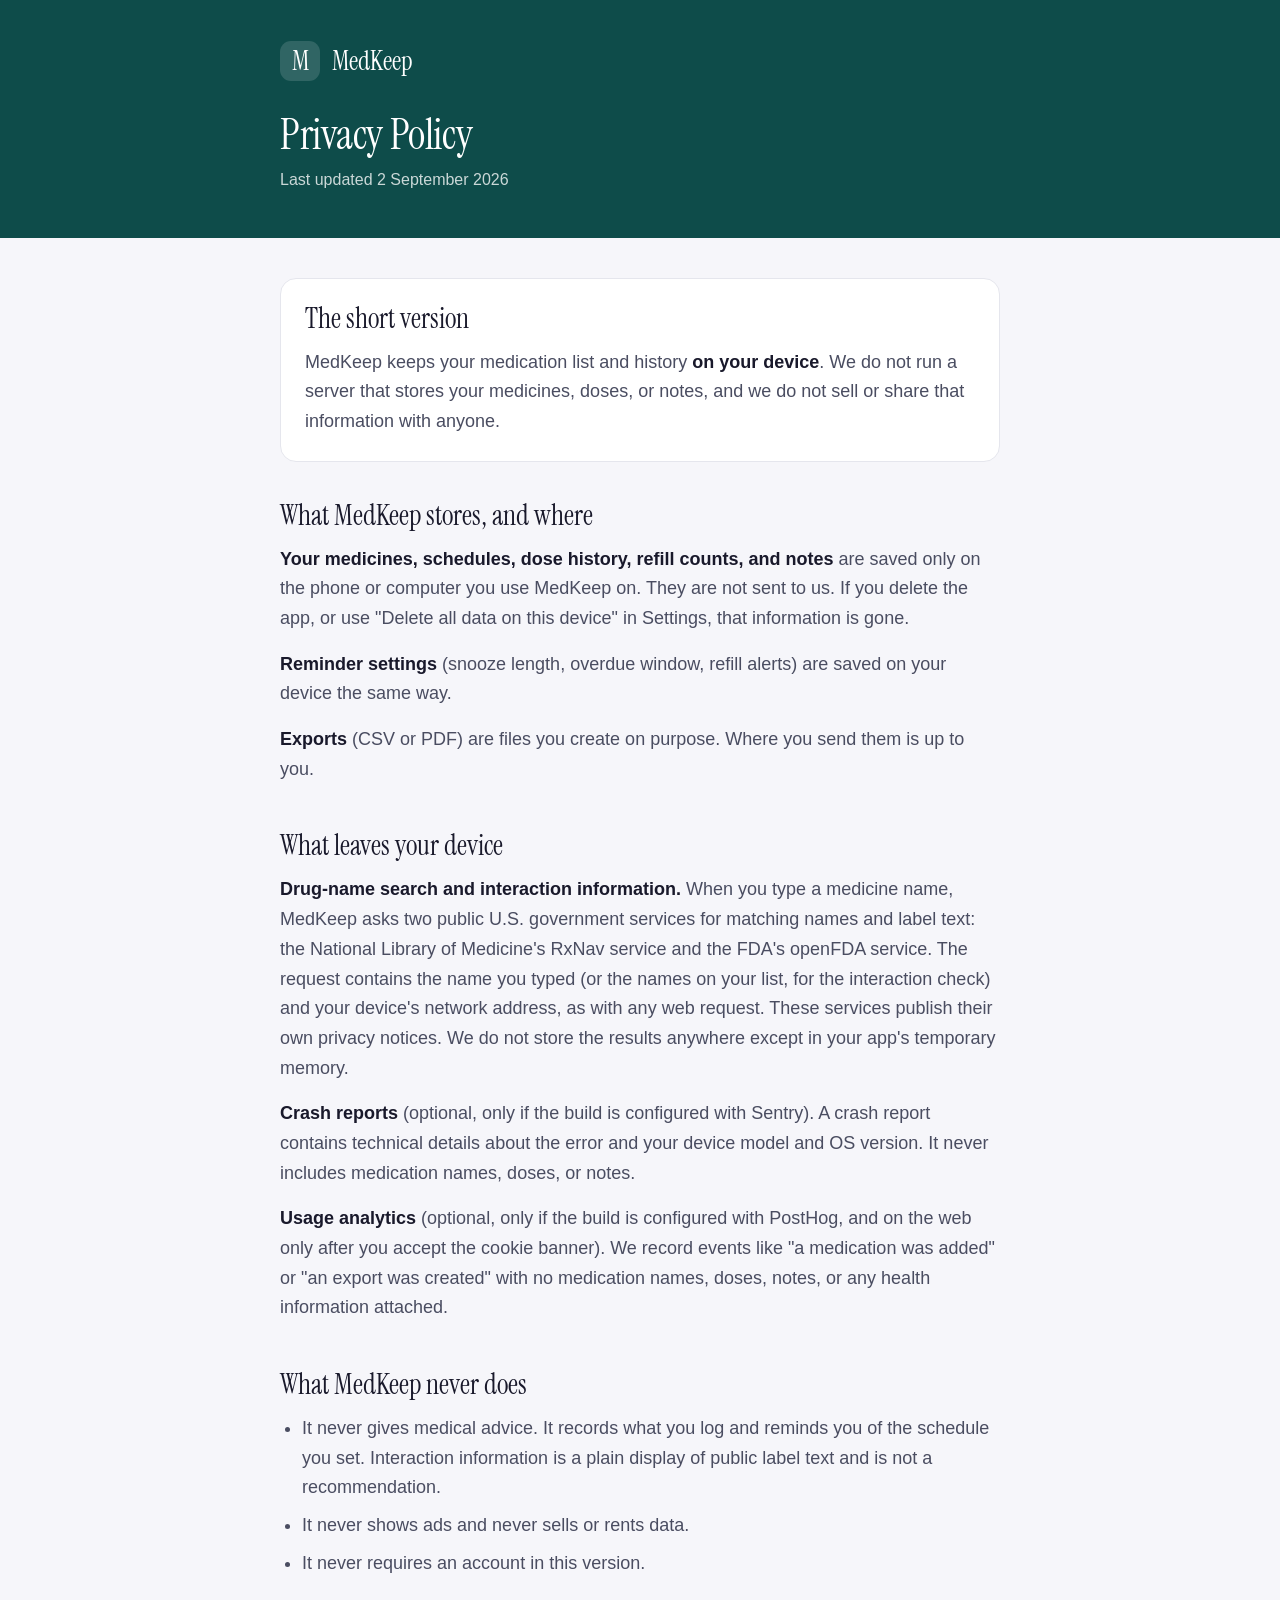
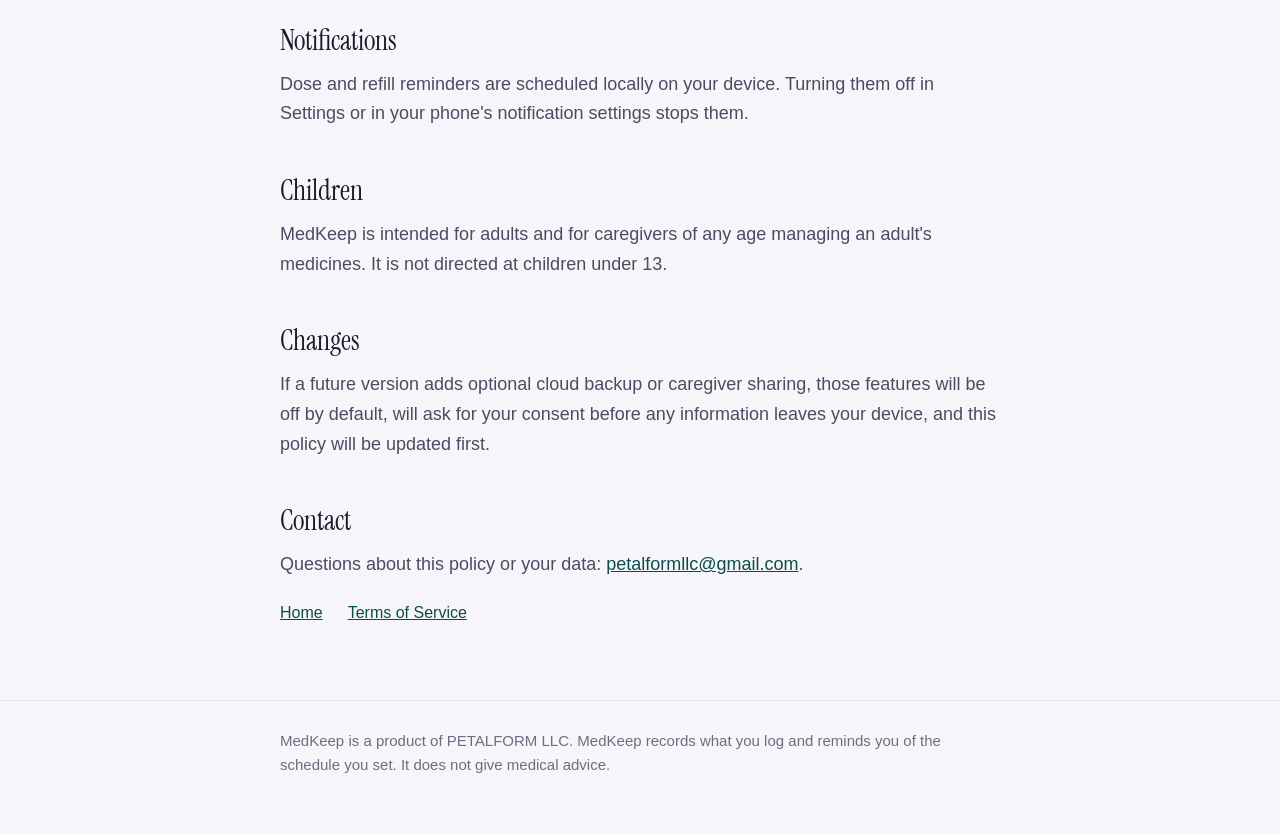
==== privacy.html @ 2ca2b3bf "MedKeep privacy policy and terms of service Static pages for GitHub Pages. Content mirrors docs/PRIV" ====
<!doctype html>
<html lang="en">
<head>
<meta charset="utf-8">
<meta name="viewport" content="width=device-width, initial-scale=1">
<title>Privacy Policy — MedKeep</title>
<meta name="description" content="How MedKeep handles your medication information. Your list and history stay on your device.">
<link rel="preconnect" href="https://fonts.googleapis.com">
<link rel="preconnect" href="https://fonts.gstatic.com" crossorigin>
<link href="https://fonts.googleapis.com/css2?family=Instrument+Serif&display=swap" rel="stylesheet">
<link rel="stylesheet" href="style.css">
</head>
<body>
<header>
  <div class="wrap">
    <a class="brand" href="index.html">
      <span class="mark" aria-hidden="true">M</span>
      <span class="brand-name">MedKeep</span>
    </a>
    <h1>Privacy Policy</h1>
    <p>Last updated 2 September 2026</p>
  </div>
</header>

<main>
  <div class="wrap">

    <div class="lede">
      <h2>The short version</h2>
      <p>MedKeep keeps your medication list and history <strong>on your device</strong>.
      We do not run a server that stores your medicines, doses, or notes, and we do not
      sell or share that information with anyone.</p>
    </div>

    <h2>What MedKeep stores, and where</h2>
    <p><strong>Your medicines, schedules, dose history, refill counts, and notes</strong>
    are saved only on the phone or computer you use MedKeep on. They are not sent to us.
    If you delete the app, or use "Delete all data on this device" in Settings, that
    information is gone.</p>
    <p><strong>Reminder settings</strong> (snooze length, overdue window, refill alerts)
    are saved on your device the same way.</p>
    <p><strong>Exports</strong> (CSV or PDF) are files you create on purpose. Where you
    send them is up to you.</p>

    <h2>What leaves your device</h2>
    <p><strong>Drug-name search and interaction information.</strong> When you type a
    medicine name, MedKeep asks two public U.S. government services for matching names
    and label text: the National Library of Medicine's RxNav service and the FDA's
    openFDA service. The request contains the name you typed (or the names on your list,
    for the interaction check) and your device's network address, as with any web
    request. These services publish their own privacy notices. We do not store the
    results anywhere except in your app's temporary memory.</p>
    <p><strong>Crash reports</strong> (optional, only if the build is configured with
    Sentry). A crash report contains technical details about the error and your device
    model and OS version. It never includes medication names, doses, or notes.</p>
    <p><strong>Usage analytics</strong> (optional, only if the build is configured with
    PostHog, and on the web only after you accept the cookie banner). We record events
    like "a medication was added" or "an export was created" with no medication names,
    doses, notes, or any health information attached.</p>

    <h2>What MedKeep never does</h2>
    <ul>
      <li>It never gives medical advice. It records what you log and reminds you of the
      schedule you set. Interaction information is a plain display of public label text
      and is not a recommendation.</li>
      <li>It never shows ads and never sells or rents data.</li>
      <li>It never requires an account in this version.</li>
    </ul>

    <h2>Notifications</h2>
    <p>Dose and refill reminders are scheduled locally on your device. Turning them off
    in Settings or in your phone's notification settings stops them.</p>

    <h2>Children</h2>
    <p>MedKeep is intended for adults and for caregivers of any age managing an adult's
    medicines. It is not directed at children under 13.</p>

    <h2>Changes</h2>
    <p>If a future version adds optional cloud backup or caregiver sharing, those
    features will be off by default, will ask for your consent before any information
    leaves your device, and this policy will be updated first.</p>

    <h2>Contact</h2>
    <p>Questions about this policy or your data: <a href="mailto:petalformllc@gmail.com">petalformllc@gmail.com</a>.</p>

    <div class="nav">
      <a href="index.html">Home</a>
      <a href="terms.html">Terms of Service</a>
    </div>
  </div>
</main>

<footer>
  <div class="wrap">MedKeep is a product of PETALFORM LLC. MedKeep records what you log
  and reminds you of the schedule you set. It does not give medical advice.</div>
</footer>
</body>
</html>
---- style.css ----
/* MedKeep legal pages. Type is deliberately large: the audience is people
   managing several daily medicines, often 55+, reading on a phone. */
:root {
  --teal: #0e4c4a;
  --teal-deep: #083734;
  --bg: #f6f6fa;
  --surface: #ffffff;
  --text: #19192b;
  --text-secondary: #4a4d61;
  --border: #e5e6ed;
}

* { box-sizing: border-box; }

html { -webkit-text-size-adjust: 100%; }

body {
  margin: 0;
  background: var(--bg);
  color: var(--text);
  font: 400 18px/1.65 -apple-system, BlinkMacSystemFont, "Segoe UI", Roboto,
    Helvetica, Arial, sans-serif;
}

header {
  background: var(--teal);
  color: #fff;
  padding: 40px 24px 44px;
}

.wrap { max-width: 720px; margin: 0 auto; }

.brand {
  display: inline-flex;
  align-items: center;
  gap: 12px;
  text-decoration: none;
  color: #fff;
}

.mark {
  width: 40px;
  height: 40px;
  border-radius: 11px;
  background: rgba(255, 255, 255, 0.14);
  display: grid;
  place-items: center;
  font-family: "Instrument Serif", Georgia, "Times New Roman", serif;
  font-size: 26px;
  line-height: 1;
}

.brand-name {
  font-family: "Instrument Serif", Georgia, "Times New Roman", serif;
  font-size: 26px;
}

h1 {
  font-family: "Instrument Serif", Georgia, "Times New Roman", serif;
  font-weight: 400;
  font-size: 42px;
  line-height: 1.15;
  margin: 28px 0 8px;
  letter-spacing: -0.01em;
}

header p { margin: 0; color: rgba(255, 255, 255, 0.78); font-size: 16px; }

main { padding: 40px 24px 72px; }

h2 {
  font-family: "Instrument Serif", Georgia, "Times New Roman", serif;
  font-weight: 400;
  font-size: 28px;
  line-height: 1.25;
  margin: 44px 0 12px;
}

h2:first-of-type { margin-top: 0; }

p, li { color: var(--text-secondary); }

p { margin: 0 0 16px; }

ul { margin: 0 0 16px; padding-left: 22px; }

li { margin-bottom: 8px; }

strong { color: var(--text); font-weight: 600; }

a { color: var(--teal); }

a:focus-visible { outline: 3px solid var(--teal); outline-offset: 2px; }

.lede {
  background: var(--surface);
  border: 1px solid var(--border);
  border-radius: 16px;
  padding: 22px 24px 8px;
  margin-bottom: 36px;
}

.lede p:last-child { margin-bottom: 16px; }

footer {
  border-top: 1px solid var(--border);
  padding: 28px 24px 56px;
  color: #6b6e80;
  font-size: 15px;
}

footer a { color: #6b6e80; }

.nav { margin-top: 18px; }

.nav a { margin-right: 20px; font-size: 16px; }

.cards { display: grid; gap: 14px; margin-top: 8px; }

.card {
  display: block;
  background: var(--surface);
  border: 1px solid var(--border);
  border-radius: 16px;
  padding: 22px 24px;
  text-decoration: none;
  color: inherit;
}

.card:hover { border-color: #cdd0db; }

.card h2 { margin: 0 0 6px; font-size: 24px; }

.card p { margin: 0; }

@media (max-width: 600px) {
  body { font-size: 17px; }
  h1 { font-size: 34px; }
  h2 { font-size: 25px; }
}
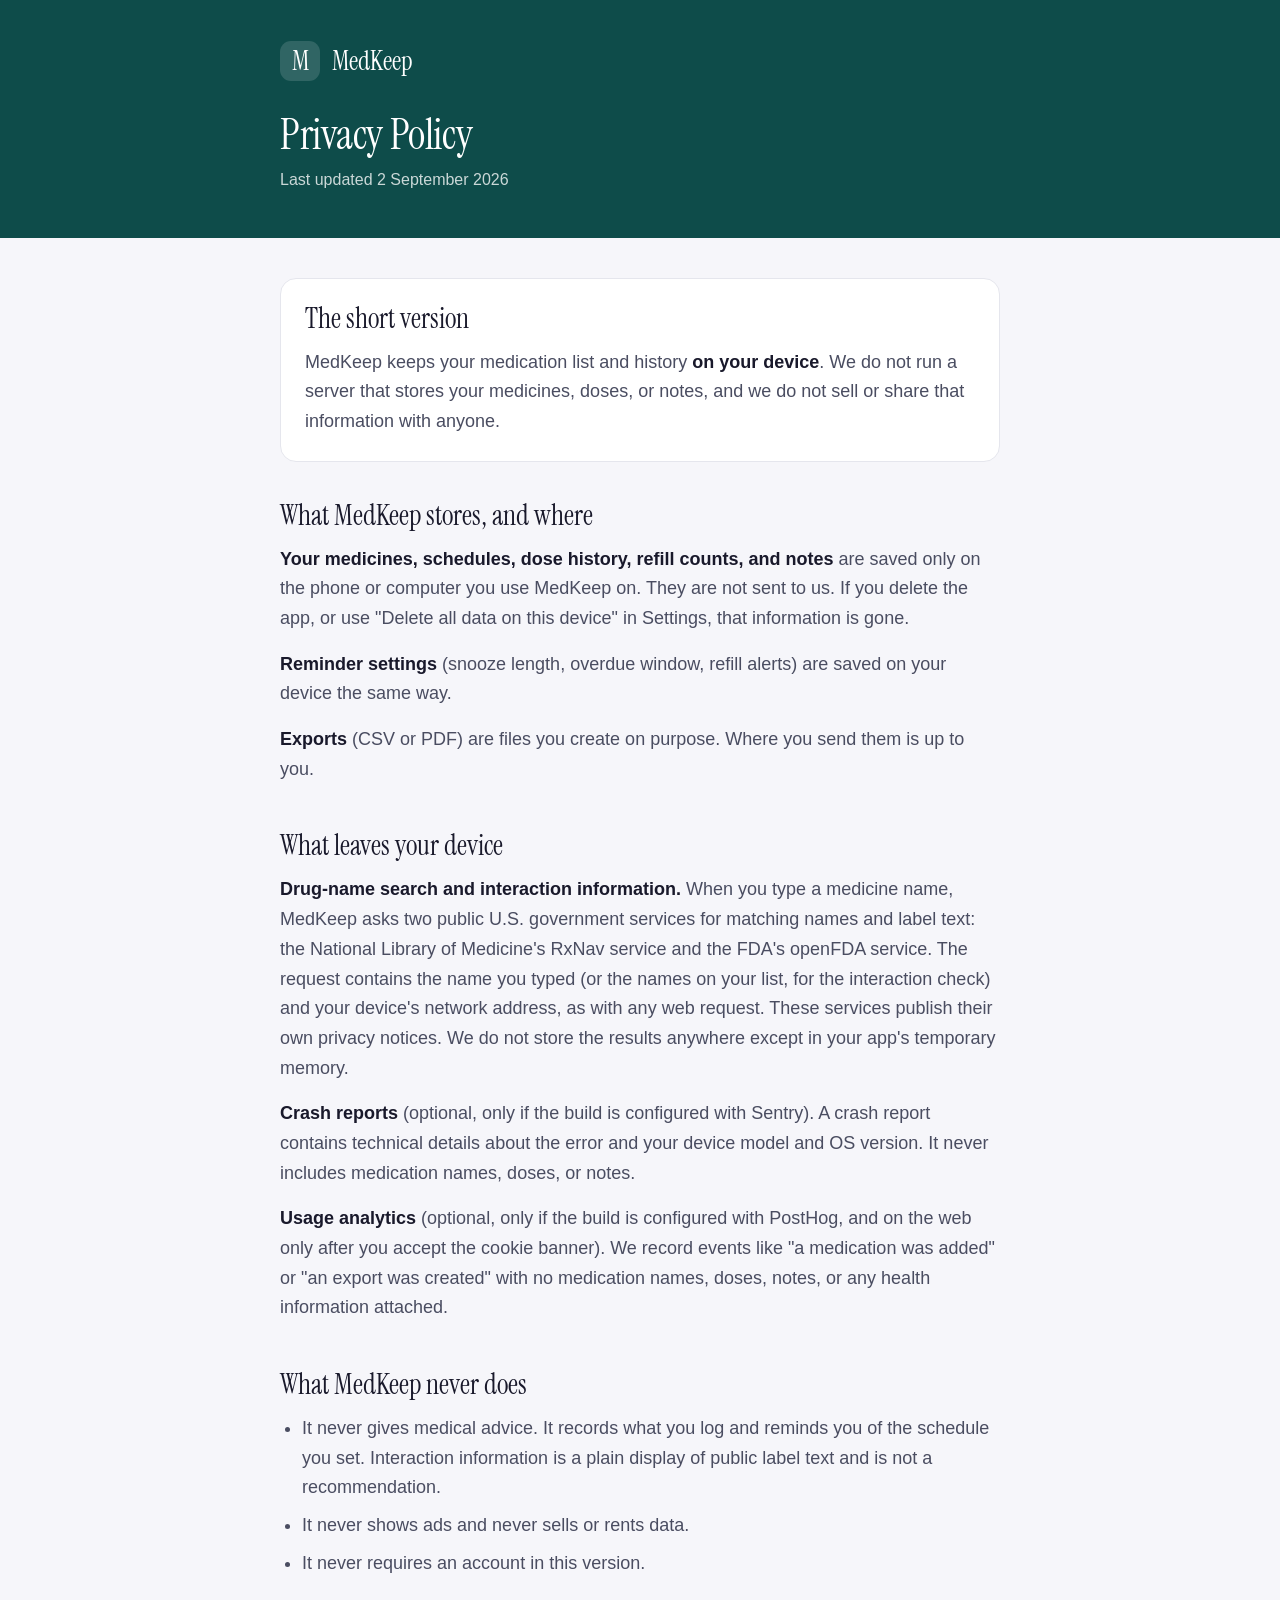
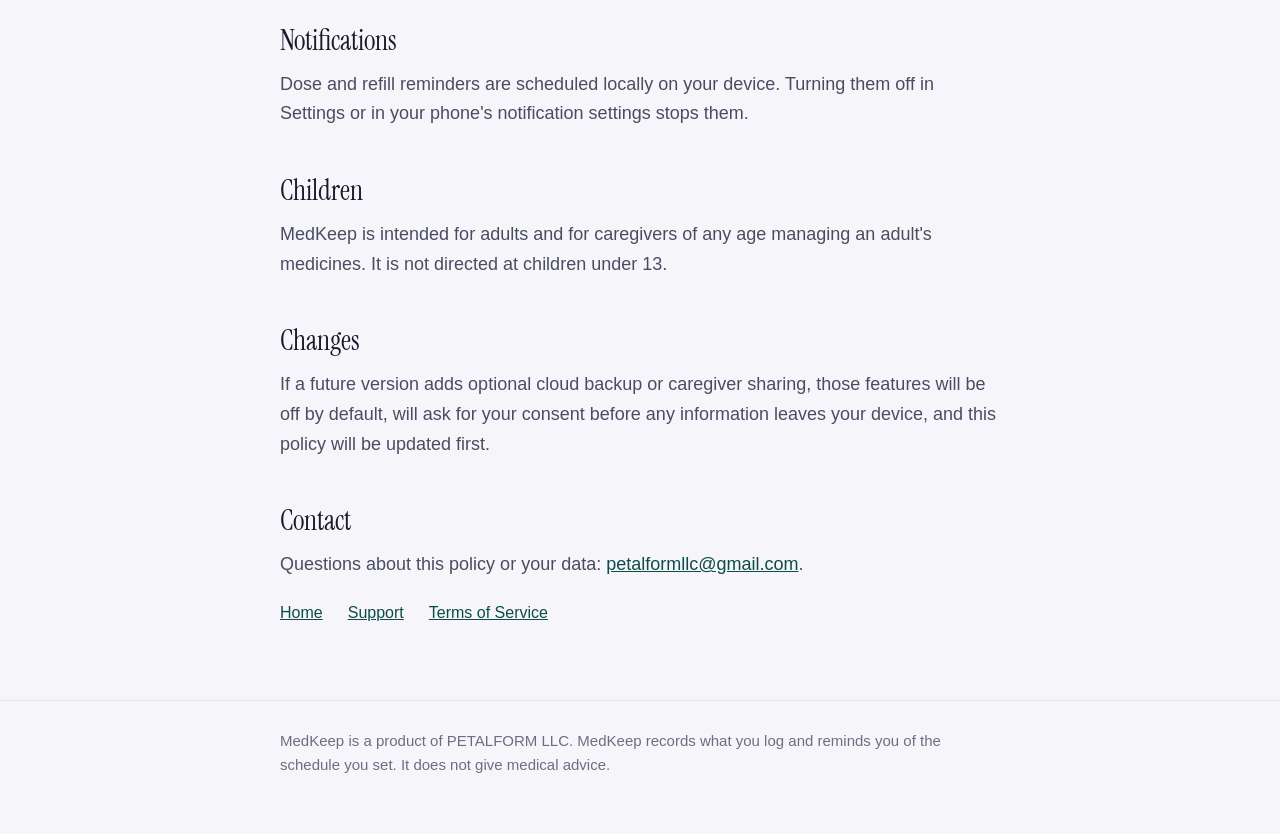
==== commit f46f845a: "Add support page App Store Connect requires a Support URL. Covers reminders not arriving, exporting " ====
--- a/privacy.html
+++ b/privacy.html
@@ -85,6 +85,7 @@
 
     <div class="nav">
       <a href="index.html">Home</a>
+      <a href="support.html">Support</a>
       <a href="terms.html">Terms of Service</a>
     </div>
   </div>
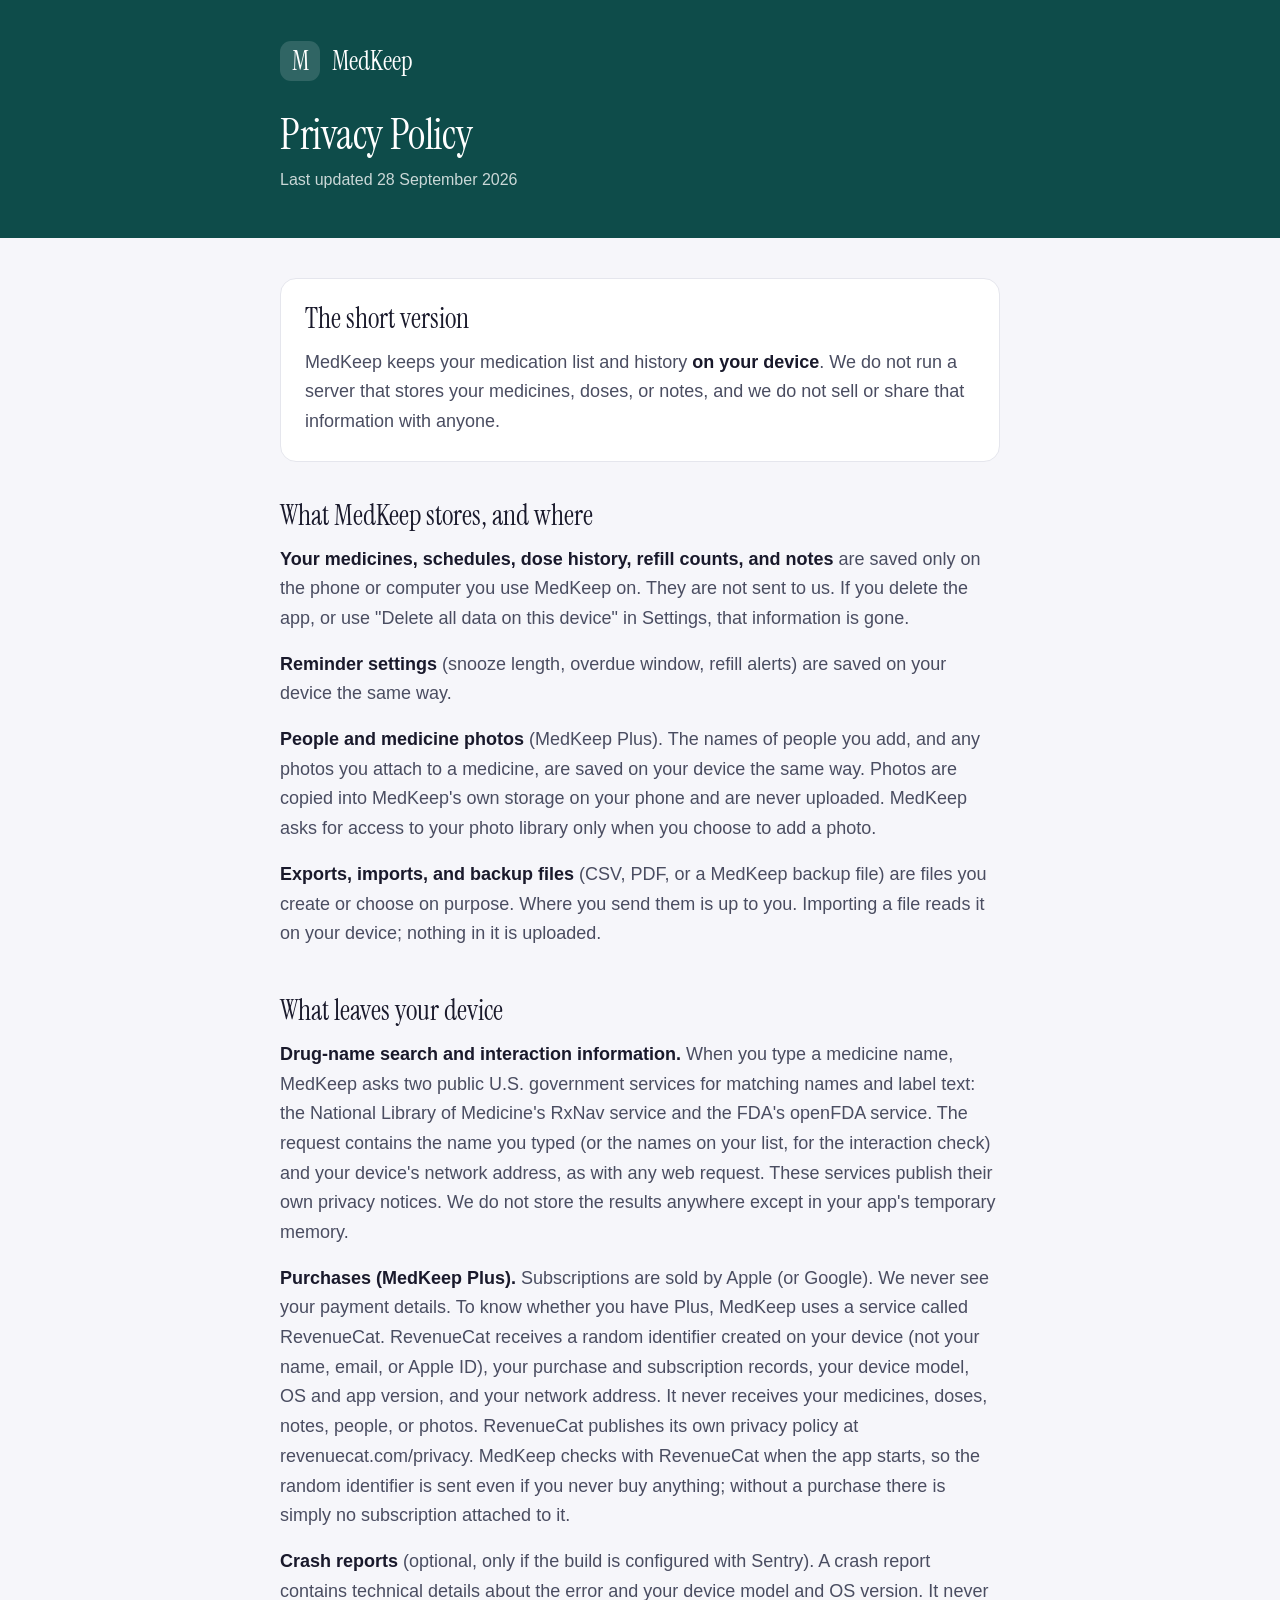
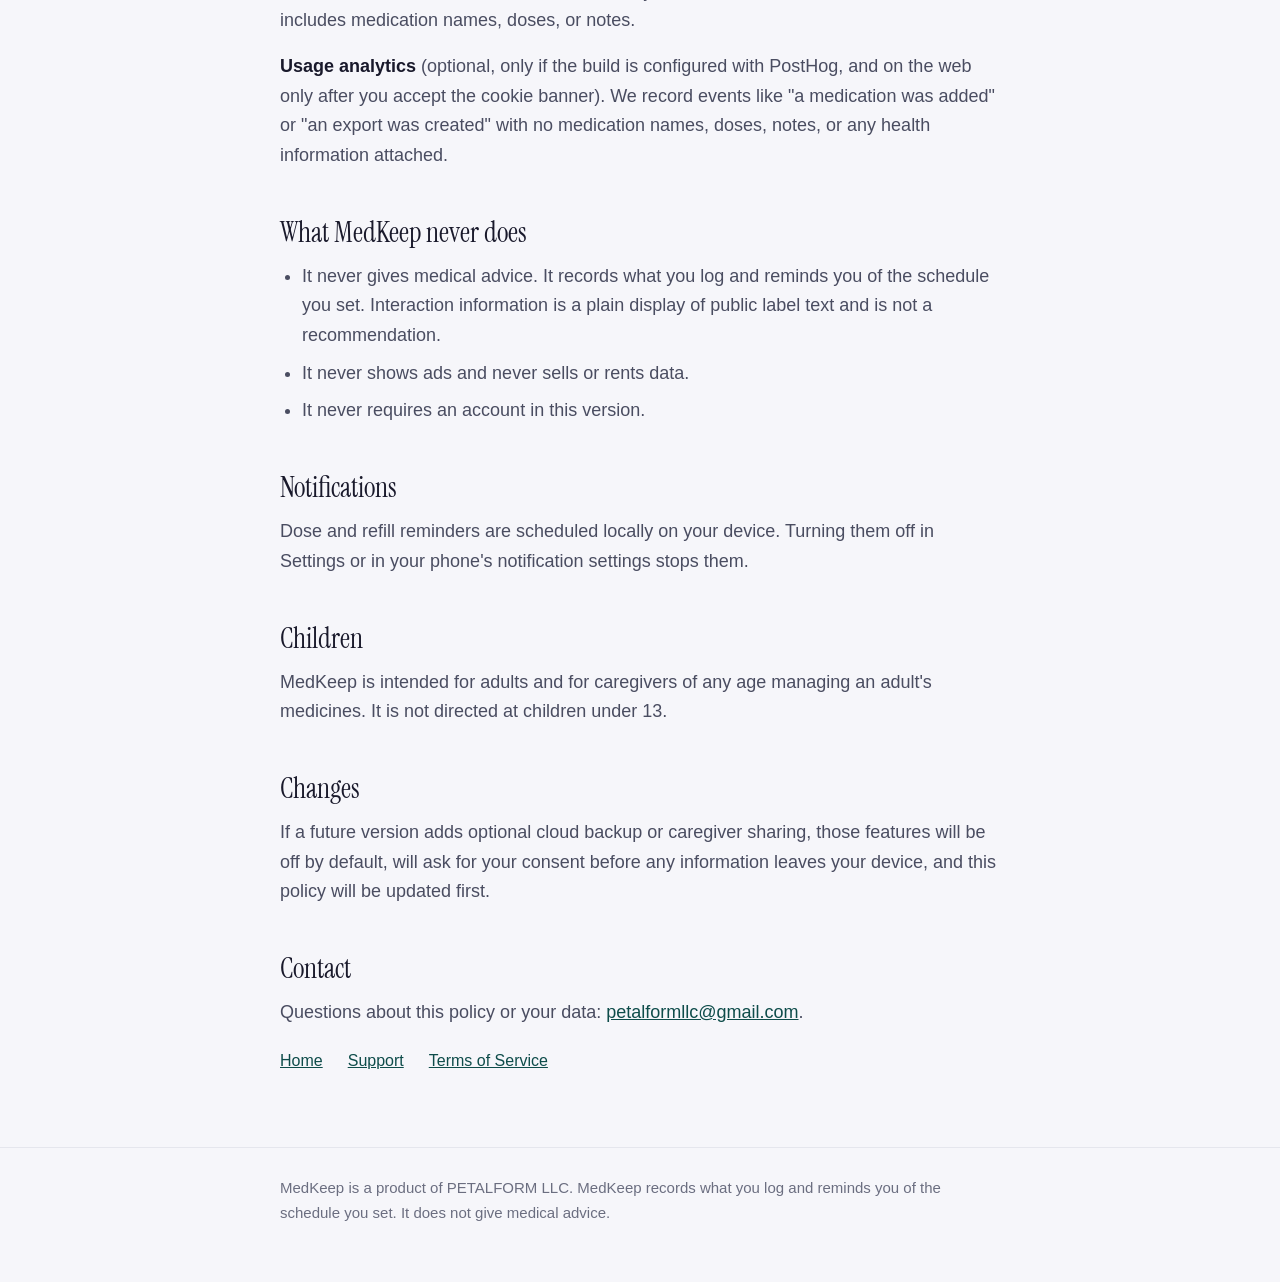
==== commit e044a943: "Cover MedKeep Plus in the terms and privacy policy Both pages predate the subscription. The terms no" ====
--- a/privacy.html
+++ b/privacy.html
@@ -3,7 +3,7 @@
 <head>
 <meta charset="utf-8">
 <meta name="viewport" content="width=device-width, initial-scale=1">
-<title>Privacy Policy — MedKeep</title>
+<title>Privacy Policy: MedKeep</title>
 <meta name="description" content="How MedKeep handles your medication information. Your list and history stay on your device.">
 <link rel="preconnect" href="https://fonts.googleapis.com">
 <link rel="preconnect" href="https://fonts.gstatic.com" crossorigin>
@@ -18,7 +18,7 @@
       <span class="brand-name">MedKeep</span>
     </a>
     <h1>Privacy Policy</h1>
-    <p>Last updated 2 September 2026</p>
+    <p>Last updated 28 September 2026</p>
   </div>
 </header>
 
@@ -39,8 +39,14 @@
     information is gone.</p>
     <p><strong>Reminder settings</strong> (snooze length, overdue window, refill alerts)
     are saved on your device the same way.</p>
-    <p><strong>Exports</strong> (CSV or PDF) are files you create on purpose. Where you
-    send them is up to you.</p>
+    <p><strong>People and medicine photos</strong> (MedKeep Plus). The names of people
+    you add, and any photos you attach to a medicine, are saved on your device the same
+    way. Photos are copied into MedKeep's own storage on your phone and are never
+    uploaded. MedKeep asks for access to your photo library only when you choose to add a
+    photo.</p>
+    <p><strong>Exports, imports, and backup files</strong> (CSV, PDF, or a MedKeep backup
+    file) are files you create or choose on purpose. Where you send them is up to you.
+    Importing a file reads it on your device; nothing in it is uploaded.</p>
 
     <h2>What leaves your device</h2>
     <p><strong>Drug-name search and interaction information.</strong> When you type a
@@ -50,6 +56,15 @@
     for the interaction check) and your device's network address, as with any web
     request. These services publish their own privacy notices. We do not store the
     results anywhere except in your app's temporary memory.</p>
+    <p><strong>Purchases (MedKeep Plus).</strong> Subscriptions are sold by Apple (or
+    Google). We never see your payment details. To know whether you have Plus, MedKeep
+    uses a service called RevenueCat. RevenueCat receives a random identifier created on
+    your device (not your name, email, or Apple ID), your purchase and subscription
+    records, your device model, OS and app version, and your network address. It never
+    receives your medicines, doses, notes, people, or photos. RevenueCat publishes its own
+    privacy policy at revenuecat.com/privacy. MedKeep checks with RevenueCat when the app
+    starts, so the random identifier is sent even if you never buy anything; without a
+    purchase there is simply no subscription attached to it.</p>
     <p><strong>Crash reports</strong> (optional, only if the build is configured with
     Sentry). A crash report contains technical details about the error and your device
     model and OS version. It never includes medication names, doses, or notes.</p>
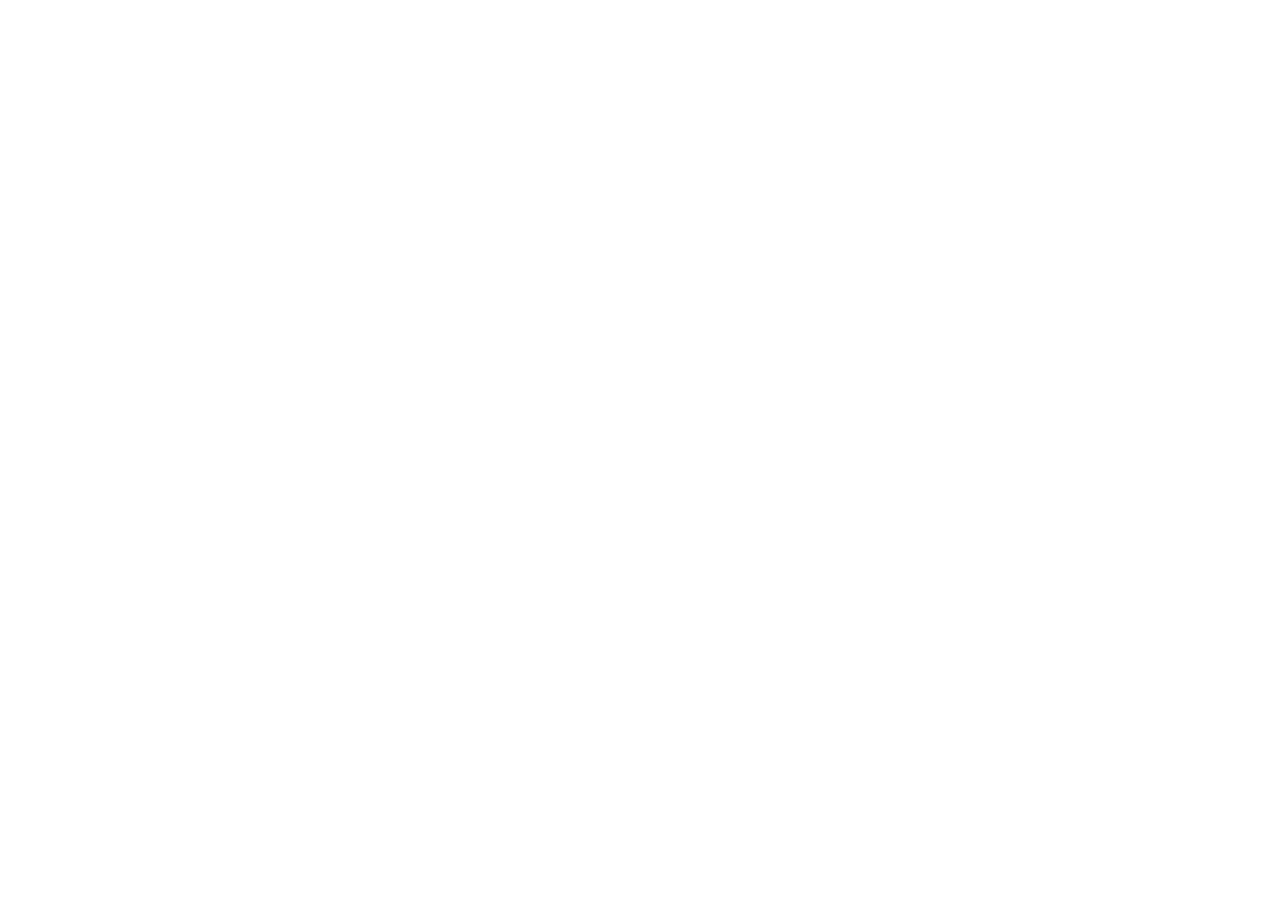
==== commit 4a54a4b3: "Moved to petalformllc.com: every page now redirects to its new address Co-Authored-By: Claude Opus 5" ====
--- a/privacy.html
+++ b/privacy.html
@@ -3,112 +3,12 @@
 <head>
 <meta charset="utf-8">
 <meta name="viewport" content="width=device-width, initial-scale=1">
-<title>Privacy Policy: MedKeep</title>
-<meta name="description" content="How MedKeep handles your medication information. Your list and history stay on your device.">
-<link rel="preconnect" href="https://fonts.googleapis.com">
-<link rel="preconnect" href="https://fonts.gstatic.com" crossorigin>
-<link href="https://fonts.googleapis.com/css2?family=Instrument+Serif&display=swap" rel="stylesheet">
-<link rel="stylesheet" href="style.css">
+<title>MedKeep: Privacy Policy · moved to petalformllc.com</title>
+<link rel="canonical" href="https://petalformllc.com/apps/medkeep/privacy/">
+<meta http-equiv="refresh" content="0; url=https://petalformllc.com/apps/medkeep/privacy/">
+<script>location.replace("https://petalformllc.com/apps/medkeep/privacy/" + location.hash)</script>
 </head>
-<body>
-<header>
-  <div class="wrap">
-    <a class="brand" href="index.html">
-      <span class="mark" aria-hidden="true">M</span>
-      <span class="brand-name">MedKeep</span>
-    </a>
-    <h1>Privacy Policy</h1>
-    <p>Last updated 28 September 2026</p>
-  </div>
-</header>
-
-<main>
-  <div class="wrap">
-
-    <div class="lede">
-      <h2>The short version</h2>
-      <p>MedKeep keeps your medication list and history <strong>on your device</strong>.
-      We do not run a server that stores your medicines, doses, or notes, and we do not
-      sell or share that information with anyone.</p>
-    </div>
-
-    <h2>What MedKeep stores, and where</h2>
-    <p><strong>Your medicines, schedules, dose history, refill counts, and notes</strong>
-    are saved only on the phone or computer you use MedKeep on. They are not sent to us.
-    If you delete the app, or use "Delete all data on this device" in Settings, that
-    information is gone.</p>
-    <p><strong>Reminder settings</strong> (snooze length, overdue window, refill alerts)
-    are saved on your device the same way.</p>
-    <p><strong>People and medicine photos</strong> (MedKeep Plus). The names of people
-    you add, and any photos you attach to a medicine, are saved on your device the same
-    way. Photos are copied into MedKeep's own storage on your phone and are never
-    uploaded. MedKeep asks for access to your photo library only when you choose to add a
-    photo.</p>
-    <p><strong>Exports, imports, and backup files</strong> (CSV, PDF, or a MedKeep backup
-    file) are files you create or choose on purpose. Where you send them is up to you.
-    Importing a file reads it on your device; nothing in it is uploaded.</p>
-
-    <h2>What leaves your device</h2>
-    <p><strong>Drug-name search and interaction information.</strong> When you type a
-    medicine name, MedKeep asks two public U.S. government services for matching names
-    and label text: the National Library of Medicine's RxNav service and the FDA's
-    openFDA service. The request contains the name you typed (or the names on your list,
-    for the interaction check) and your device's network address, as with any web
-    request. These services publish their own privacy notices. We do not store the
-    results anywhere except in your app's temporary memory.</p>
-    <p><strong>Purchases (MedKeep Plus).</strong> Subscriptions are sold by Apple (or
-    Google). We never see your payment details. To know whether you have Plus, MedKeep
-    uses a service called RevenueCat. RevenueCat receives a random identifier created on
-    your device (not your name, email, or Apple ID), your purchase and subscription
-    records, your device model, OS and app version, and your network address. It never
-    receives your medicines, doses, notes, people, or photos. RevenueCat publishes its own
-    privacy policy at revenuecat.com/privacy. MedKeep checks with RevenueCat when the app
-    starts, so the random identifier is sent even if you never buy anything; without a
-    purchase there is simply no subscription attached to it.</p>
-    <p><strong>Crash reports</strong> (optional, only if the build is configured with
-    Sentry). A crash report contains technical details about the error and your device
-    model and OS version. It never includes medication names, doses, or notes.</p>
-    <p><strong>Usage analytics</strong> (optional, only if the build is configured with
-    PostHog, and on the web only after you accept the cookie banner). We record events
-    like "a medication was added" or "an export was created" with no medication names,
-    doses, notes, or any health information attached.</p>
-
-    <h2>What MedKeep never does</h2>
-    <ul>
-      <li>It never gives medical advice. It records what you log and reminds you of the
-      schedule you set. Interaction information is a plain display of public label text
-      and is not a recommendation.</li>
-      <li>It never shows ads and never sells or rents data.</li>
-      <li>It never requires an account in this version.</li>
-    </ul>
-
-    <h2>Notifications</h2>
-    <p>Dose and refill reminders are scheduled locally on your device. Turning them off
-    in Settings or in your phone's notification settings stops them.</p>
-
-    <h2>Children</h2>
-    <p>MedKeep is intended for adults and for caregivers of any age managing an adult's
-    medicines. It is not directed at children under 13.</p>
-
-    <h2>Changes</h2>
-    <p>If a future version adds optional cloud backup or caregiver sharing, those
-    features will be off by default, will ask for your consent before any information
-    leaves your device, and this policy will be updated first.</p>
-
-    <h2>Contact</h2>
-    <p>Questions about this policy or your data: <a href="mailto:petalformllc@gmail.com">petalformllc@gmail.com</a>.</p>
-
-    <div class="nav">
-      <a href="index.html">Home</a>
-      <a href="support.html">Support</a>
-      <a href="terms.html">Terms of Service</a>
-    </div>
-  </div>
-</main>
-
-<footer>
-  <div class="wrap">MedKeep is a product of PETALFORM LLC. MedKeep records what you log
-  and reminds you of the schedule you set. It does not give medical advice.</div>
-</footer>
+<body style="font:17px/1.6 system-ui,sans-serif;max-width:560px;margin:15vh auto;padding:0 20px">
+<p>This page has moved to <a href="https://petalformllc.com/apps/medkeep/privacy/">petalformllc.com/apps/medkeep/privacy/</a>.</p>
 </body>
 </html>
